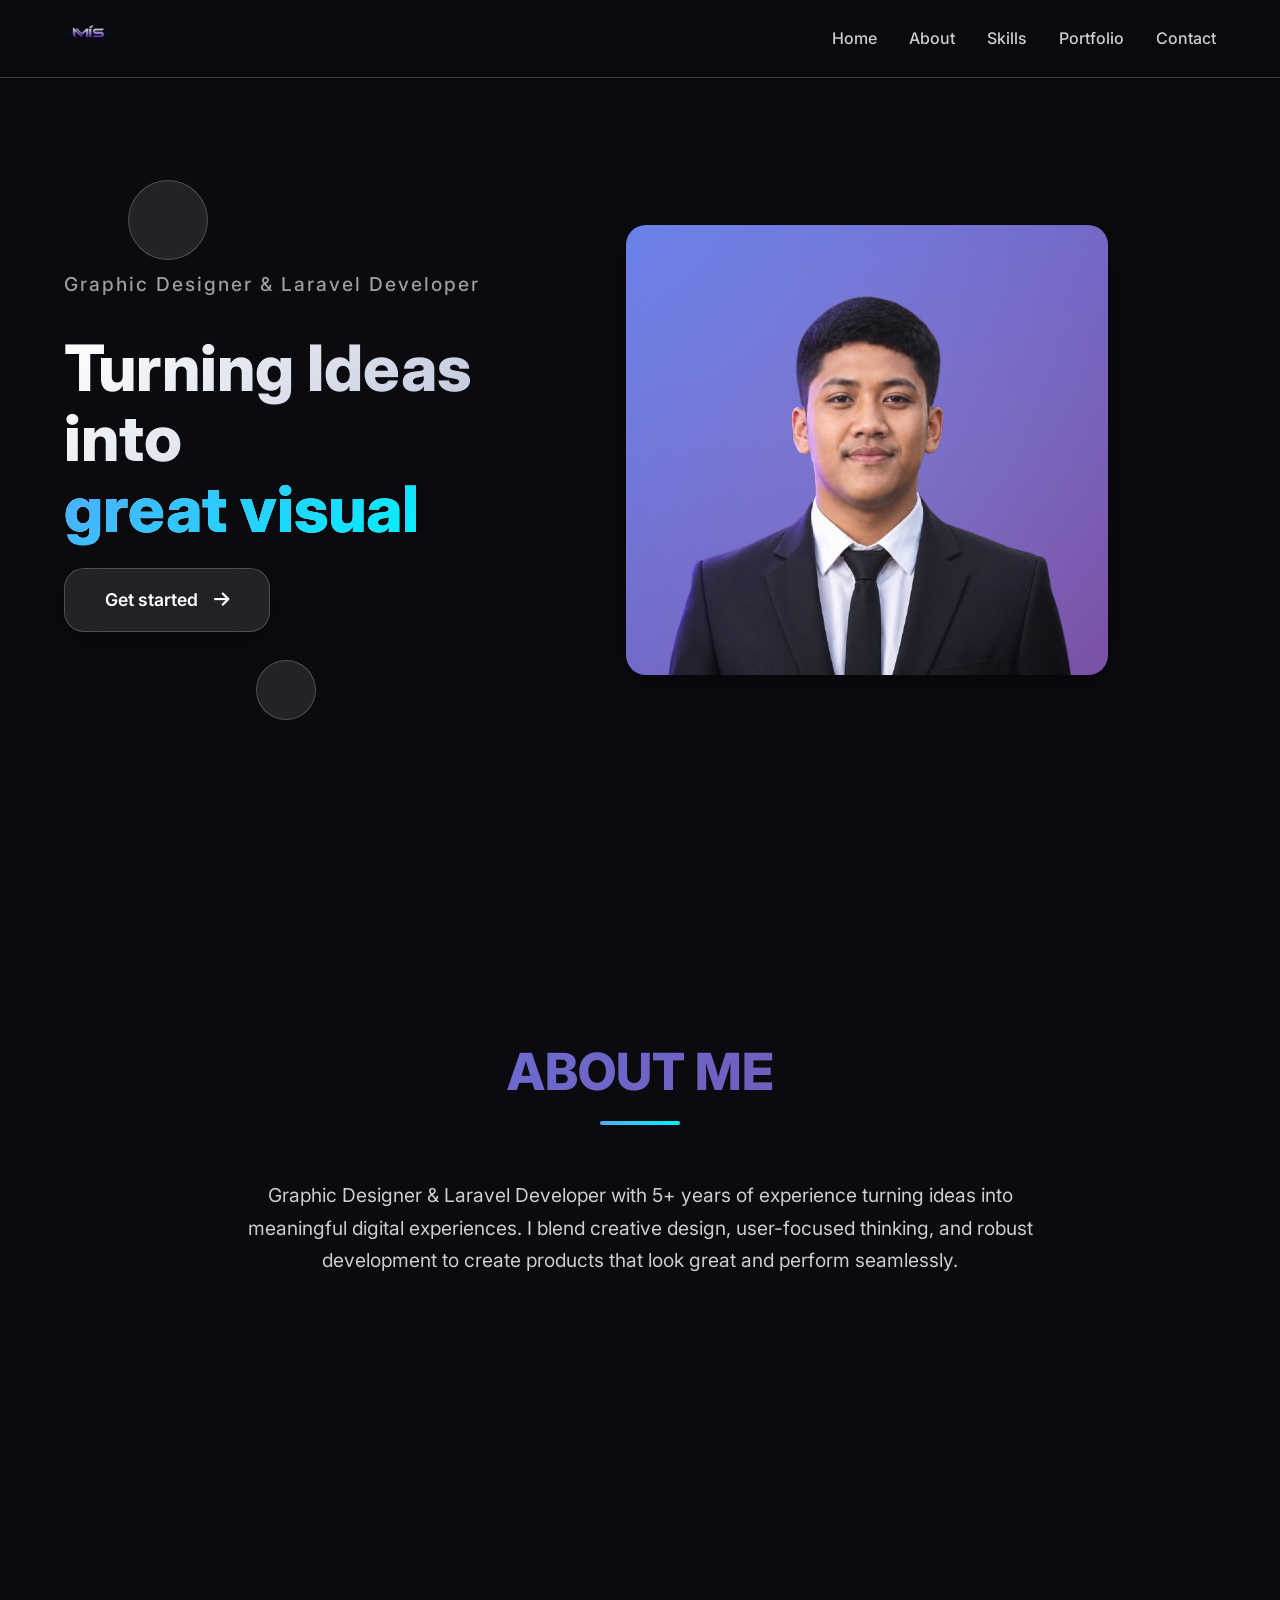
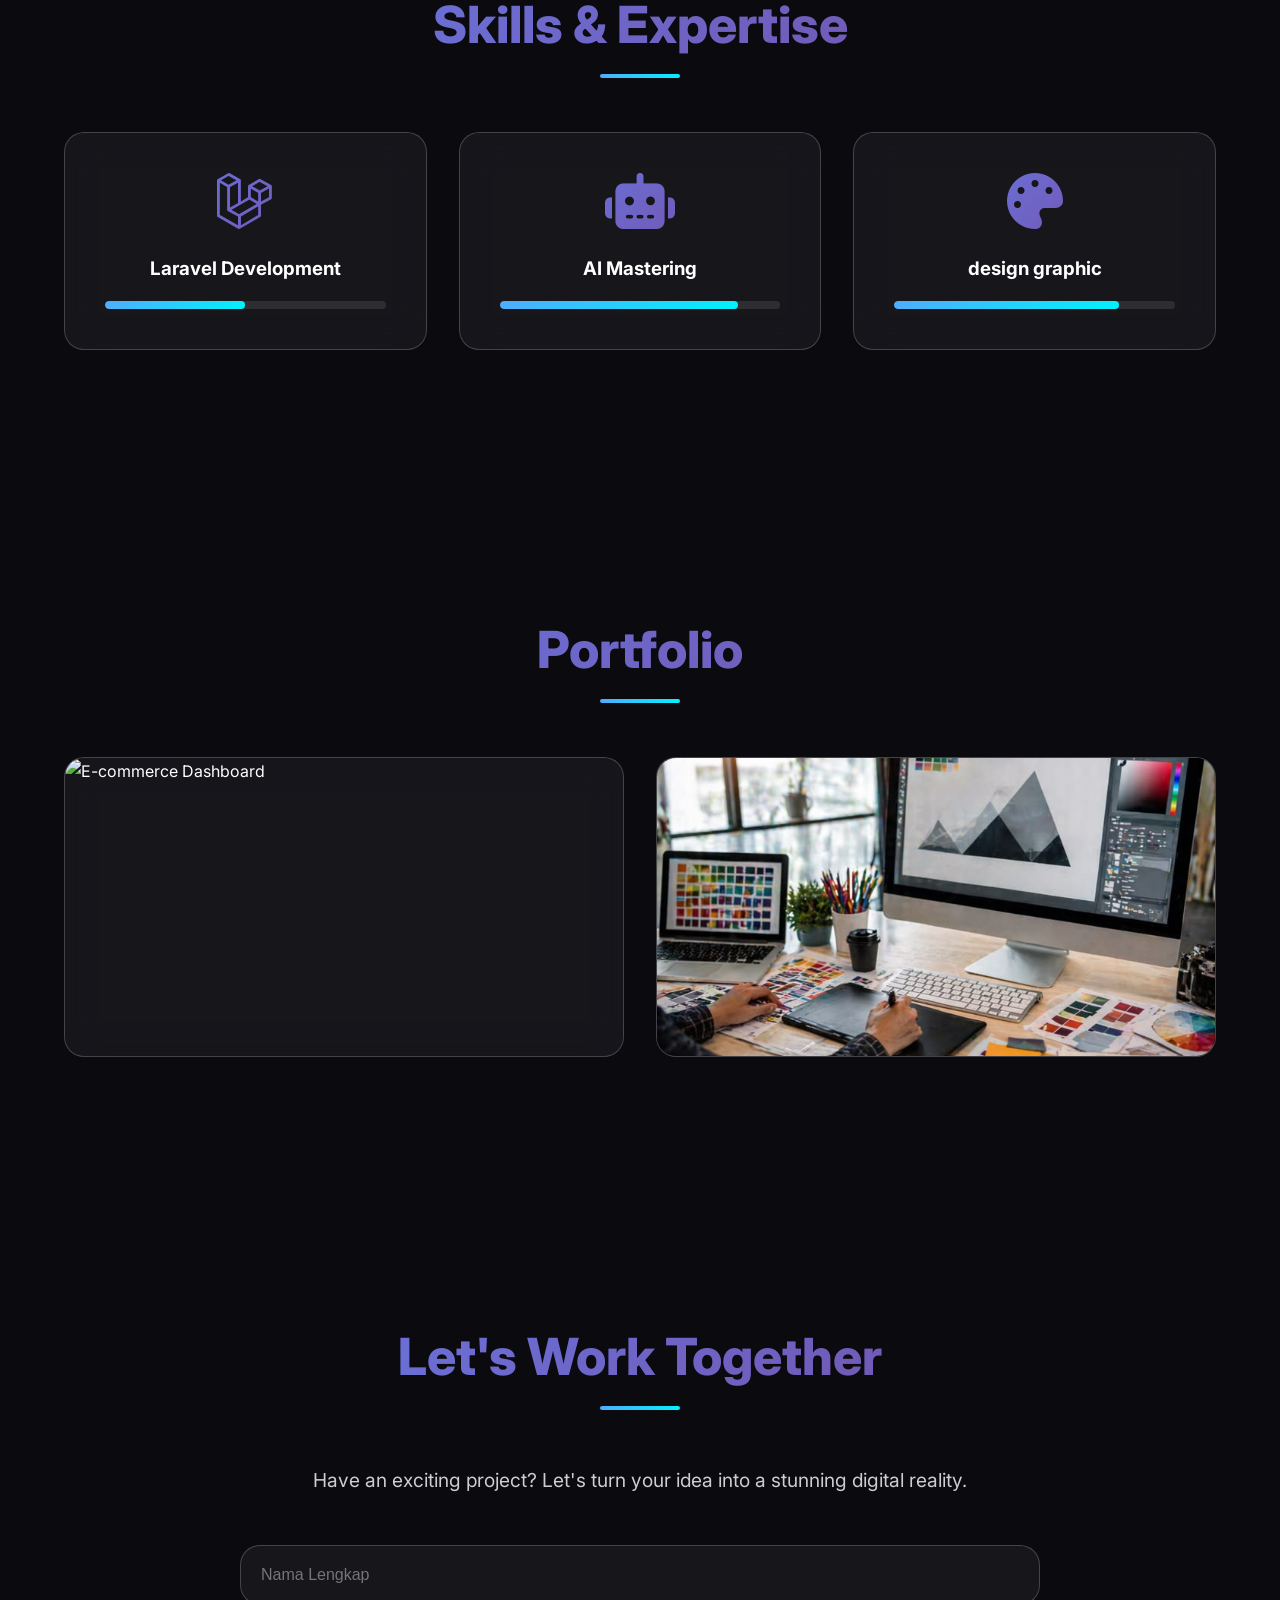
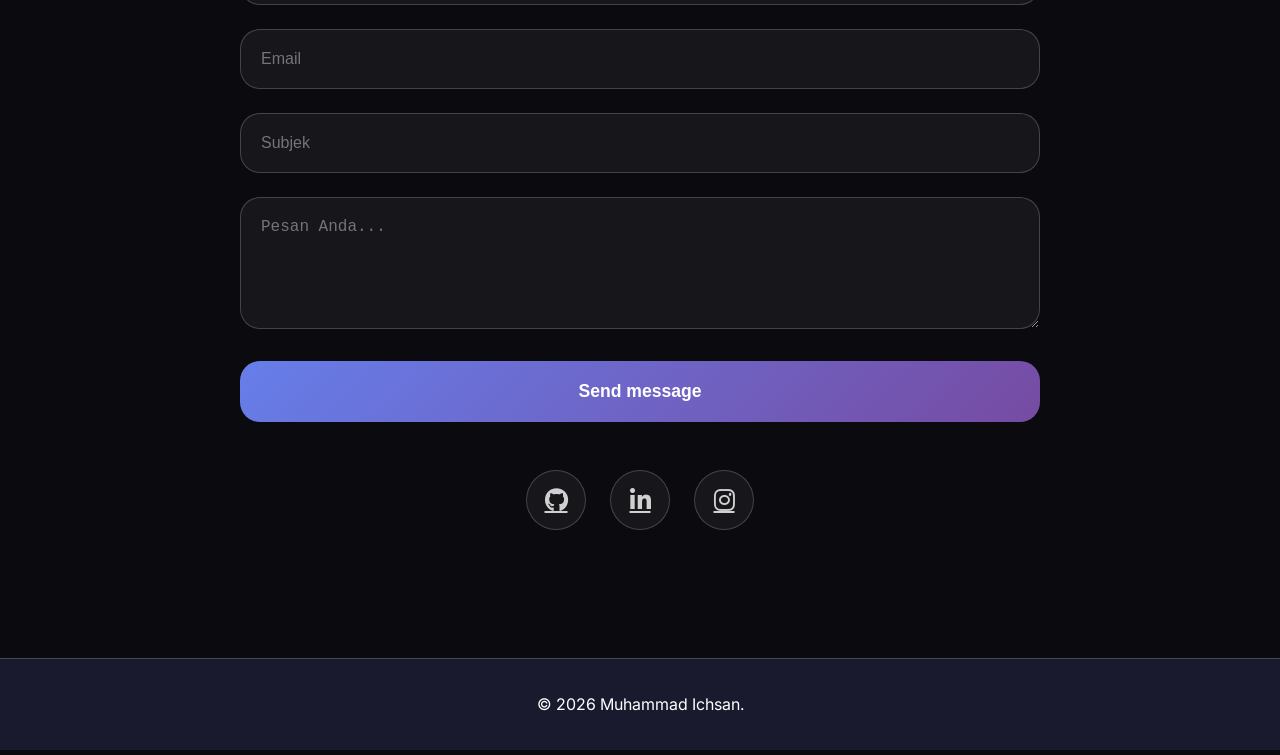
==== Portfolio Muhammad Ichsan.html @ ac7aa8a3 "first commit" ====
<!DOCTYPE html>
<html lang="id">
<head>
    <meta charset="UTF-8">
    <meta name="viewport" content="width=device-width, initial-scale=1.0">
    <meta name="description" content="Portfolio Graphic Designer & Laravel Developer - Modern, Clean, Professional">
    <title>Muhammad Ichsan - Graphic Designer & Laravel Developer</title>
    <meta name="keywords" content="graphic designer, Laravel developer, portfolio, UI/UX, web design">
    <meta name="author" content="Muhammad Ichsan">
    
    <!-- Favicon -->
    <link rel="icon" type="image/png" href="data:image/svg+xml,<svg xmlns='http://www.w3.org/2000/svg' viewBox='0 0 100 100'><text y='.9em' font-size='90'>🎨</text></svg>">
    
    <!-- Google Fonts -->
    <link href="https://fonts.googleapis.com/css2?family=Inter:wght@300;400;500;600;700;800&display=swap" rel="stylesheet">
    <link href="https://cdnjs.cloudflare.com/ajax/libs/font-awesome/6.4.0/css/all.min.css" rel="stylesheet">
    <link rel="stylesheet" href="https://cdnjs.cloudflare.com/ajax/libs/font-awesome/6.7.2/css/all.min.css">

    <!-- link css -->
    <link rel="stylesheet" href="style.css">
    
</head>
<body>
    <!-- Loading Screen -->
    <div class="loading" id="loading">
        <div class="loader"></div>
    </div>

    <!-- Navigation -->
    <nav class="navbar" id="navbar">
        <div class="nav-container">
            <div class="logo"><img src="img/logo.png" alt=""></div>
            <ul class="nav-menu" id="navMenu">
                <li><a href="#home" class="nav-link">Home</a></li>
                <li><a href="#about" class="nav-link">About</a></li>
                <li><a href="#skills" class="nav-link">Skills</a></li>
                <li><a href="#portfolio" class="nav-link">Portfolio</a></li>
                <li><a href="#contact" class="nav-link">Contact</a></li>
            </ul>
            <div class="hamburger" id="hamburger">
                <span></span>
                <span></span>
                <span></span>
            </div>
        </div>
    </nav>

    <!-- Hero Section -->
    <section id="home" class="hero">
        <div class="floating-shapes">
            <div class="shape"></div>
            <div class="shape"></div>
            <div class="shape"></div>
        </div>
        <div class="hero-content">
            <div class="hero-text reveal">
                <p class="title">Graphic Designer & Laravel Developer</p>
                <h1>Turning Ideas<br>into<br><span style="background: var(--accent-gradient); -webkit-background-clip: text; -webkit-text-fill-color: transparent; background-clip: text;">great visual</span></h1>
                <a href="#contact" class="cta-button">
                    Get started
                    <i class="fas fa-arrow-right"></i>
                </a>
            </div>
            <div class="profile-image reveal"><img src="img/reveal.png" alt=""></div>
        </div>
    </section>

    <!-- About Section -->
    <section id="about" class="section reveal">
        <h2 class="section-title">ABOUT ME</h2>
        <div class="about-content">
            <p class="about-text">
                Graphic Designer & Laravel Developer with 5+ years of experience turning ideas into meaningful digital experiences. I blend creative design, user-focused thinking, and robust development to create products that look great and perform seamlessly.
            </p>
        </div>
    </section>

    <!-- Skills Section -->
    <section id="skills" class="section">
        <h2 class="section-title">Skills & Expertise</h2>
        <div class="skills-grid">
            <div class="skill-card reveal">
                <i class="fa-brands fa-laravel skill-icon"></i>
                <h3>Laravel Development</h3>
                <div class="skill-progress">
                    <div class="progress-fill" data-width="50%"></div>
                </div>
            </div>
            <div class="skill-card reveal">
                <i class="fa-solid fa-robot skill-icon"></i>
                <h3>AI Mastering</h3>
                <div class="skill-progress">
                    <div class="progress-fill" data-width="85%"></div>
                </div>
            </div>
            <div class="skill-card reveal">
                <i class="fa-solid fa-palette skill-icon"></i>
                <h3>design graphic</h3>
                <div class="skill-progress">
                    <div class="progress-fill" data-width="80%"></div>
                </div>
            </div>
        </div>
    </section>

    <!-- Portfolio Section -->
    <section id="portfolio" class="section">
        <h2 class="section-title">Portfolio</h2>
        <div class="portfolio-grid">
            <div class="project-card reveal">
                <img src="https://images.unsplash.com/photo-1460925895917-afdab827c52f?ixlib=rb-4.0.3&auto=format&fit=crop&w=800&q=80" alt="E-commerce Dashboard" class="project-image">
                <div class="project-overlay">
                    <h3 class="project-title">Laravel project</h3>  
                    <a href="#" class="cta-button" style="background: rgba(255,255,255,0.2); border: 1px solid rgba(255,255,255,0.3);">
                        See Detail
                    </a>
                </div>
            </div>
            <div class="project-card reveal">
                <img src="img/design.jfif" alt="Portfolio Website" class="project-image">
                <div class="project-overlay">
                    <h3 class="project-title">Design project</h3>
                    <a href="#" class="cta-button" style="background: rgba(255,255,255,0.2); border: 1px solid rgba(255,255,255,0.3);">
                        See Detail
                    </a>
                </div>
            </div>
        </div>
    </section>

    <!-- Contact Section -->
    <section id="contact" class="section">
        <h2 class="section-title">Let's Work Together</h2>
        <div class="contact-content reveal">
            <p style="font-size: 1.2rem; color: var(--text-secondary); margin-bottom: 3rem;">
                Have an exciting project? Let's turn your idea into a stunning digital reality.
            </p>
            <form class="contact-form">
                <div class="form-group">
                    <input type="text" class="form-input" placeholder="Nama Lengkap" required>
                </div>
                <div class="form-group">
                    <input type="email" class="form-input" placeholder="Email" required>
                </div>
                <div class="form-group">
                    <input type="text" class="form-input" placeholder="Subjek">
                </div>
                <div class="form-group">
                    <textarea class="form-textarea" rows="5" placeholder="Pesan Anda..."></textarea>
                </div>
                <button type="submit" class="submit-btn">Send message</button>
            </form>
            <div class="social-links">
                <a href="#" class="social-link"><i class="fab fa-github"></i></a>
                <a href="#" class="social-link"><i class="fab fa-linkedin-in"></i></a>
                <a href="#" class="social-link"><i class="fab fa-instagram"></i></a>
            </div>
        </div>
    </section>

    <!-- Footer -->
    <footer class="footer">
        <p>&copy; 2026 Muhammad Ichsan. </p>
    </footer>

    <script src="main.js"></script>
</body>
</html>
---- style.css ----
:root {
    --primary-gradient: linear-gradient(135deg, #667eea 0%, #764ba2 100%);
    --secondary-gradient: linear-gradient(135deg, #f093fb 0%, #f5576c 100%);
    --accent-gradient: linear-gradient(135deg, #4facfe 0%, #00f2fe 100%);
    --glass-bg: rgba(255, 255, 255, 0.1);
    --glass-border: rgba(255, 255, 255, 0.2);
    --text-primary: #ffffff;
    --text-secondary: rgba(255, 255, 255, 0.8);
    --text-muted: rgba(255, 255, 255, 0.6);
    --bg-primary: #0a0a0f;
    --bg-secondary: #1a1a2e;
    --card-bg: rgba(255, 255, 255, 0.05);
    --shadow-light: 0 8px 32px rgba(0, 0, 0, 0.3);
    --shadow-hover: 0 20px 40px rgba(0, 0, 0, 0.4);
    --border-radius: 20px;
    --transition: all 0.4s cubic-bezier(0.175, 0.885, 0.32, 1.275);
}

* {
    margin: 0;
    padding: 0;
    box-sizing: border-box;
}

body {
    font-family: 'Inter', sans-serif;
    background: var(--bg-primary);
    color: var(--text-primary);
    line-height: 1.7;
    overflow-x: hidden;
    scroll-behavior: smooth;
}

/* Loading Screen */
.loading {
    position: fixed;
    top: 0;
    left: 0;
    width: 100%;
    height: 100%;
    background: var(--bg-primary);
    display: flex;
    align-items: center;
    justify-content: center;
    z-index: 9999;
    transition: opacity 0.5s ease;
}

.loading.hidden {
    opacity: 0;
    pointer-events: none;
}

.loader {
    width: 50px;
    height: 50px;
    border: 3px solid rgba(255, 255, 255, 0.1);
    border-top: 3px solid transparent;
    border-radius: 50%;
    animation: spin 1s linear infinite;
}

@keyframes spin {
    0% { transform: rotate(0deg); }
    100% { transform: rotate(360deg); }
}

/* Navbar */
.navbar {
    position: fixed;
    top: 0;
    width: 100%;
    padding: 0.5rem 5%;
    background: rgba(10, 10, 15, 0.95);
    backdrop-filter: blur(20px);
    border-bottom: 1px solid var(--glass-border);
    z-index: 1000;
    transition: var(--transition);
}

.navbar.scrolled {
    padding: 0.5rem 5%;
    box-shadow: var(--shadow-light);
}

.nav-container {
    max-width: 1400px;
    margin: 0 auto;
    display: flex;
    justify-content: space-between;
    align-items: center;
}

.logo {
    font-size: 1.5rem;
    font-weight: 800;
    background: var(--primary-gradient);
    -webkit-background-clip: text;
    -webkit-text-fill-color: transparent;
    background-clip: text;
}

.logo img {
    max-height: 3rem;
    width: auto
}

.nav-menu {
    display: flex;
    list-style: none;
    gap: 2rem;
}

.nav-link {
    color: var(--text-secondary);
    text-decoration: none;
    font-weight: 500;
    position: relative;
    transition: var(--transition);
}

.nav-link::after {
    content: '';
    position: absolute;
    bottom: -5px;
    left: 0;
    width: 0;
    height: 2px;
    background: var(--accent-gradient);
    transition: var(--transition);
}

.nav-link:hover::after {
    width: 100%;
}

.nav-link:hover {
    color: var(--text-primary);
    transform: translateY(-2px);
}

.hamburger {
    display: none;
    flex-direction: column;
    cursor: pointer;
    gap: 4px;
}

.hamburger span {
    width: 25px;
    height: 3px;
    background: var(--text-primary);
    transition: var(--transition);
}

/* Hero Section */
.hero {
    min-height: 100vh;
    display: flex;
    align-items: center;
    max-width: 1400px;
    margin: 0 auto;
    padding: 0 5%;
    position: relative;
    overflow: hidden;
}

.floating-shapes {
    position: absolute;
    top: 0;
    left: 0;
    width: 100%;
    height: 100%;
    pointer-events: none;
    z-index: 1;
}

.shape {
    position: absolute;
    background: var(--glass-bg);
    border: 1px solid var(--glass-border);
    border-radius: 50%;
    animation: float 6s ease-in-out infinite;
}

.shape:nth-child(1) {
    width: 80px;
    height: 80px;
    top: 20%;
    left: 10%;
    animation-delay: 0s;
}

.shape:nth-child(2) {
    width: 120px;
    height: 120px;
    top: 60%;
    right: 15%;
    animation-delay: 2s;
}

.shape:nth-child(3) {
    width: 60px;
    height: 60px;
    bottom: 20%;
    left: 20%;
    animation-delay: 4s;
}

@keyframes float {
    0%, 100% { transform: translateY(0px) rotate(0deg); }
    50% { transform: translateY(-20px) rotate(180deg); }
}

.hero-content {
    display: grid;
    grid-template-columns: 1fr 1fr;
    gap: 5rem;
    align-items: center;
    z-index: 2;
    position: relative;
}

.hero-text h1 {
    font-size: clamp(2.5rem, 5vw, 4rem);
    font-weight: 800;
    line-height: 1.1;
    margin-bottom: 1.5rem;
    background: linear-gradient(135deg, #ffffff 0%, #a8b3cf 100%);
    -webkit-background-clip: text;
    -webkit-text-fill-color: transparent;
    background-clip: text;
}

.hero-text .title {
    color: var(--text-muted);
    font-size: 1.2rem;
    font-weight: 500;
    margin-bottom: 2rem;
    letter-spacing: 2px;
}

.cta-button {
    display: inline-flex;
    align-items: center;
    gap: 1rem;
    padding: 1rem 2.5rem;
    background: var(--glass-bg);
    backdrop-filter: blur(20px);
    border: 1px solid var(--glass-border);
    border-radius: var(--border-radius);
    color: var(--text-primary);
    text-decoration: none;
    font-weight: 600;
    font-size: 1.1rem;
    position: relative;
    overflow: hidden;
    transition: var(--transition);
    box-shadow: var(--shadow-light);
}

.cta-button::before {
    content: '';
    position: absolute;
    top: 0;
    left: -100%;
    width: 100%;
    height: 100%;
    background: linear-gradient(90deg, transparent, rgba(255,255,255,0.2), transparent);
    transition: left 0.5s;
}

.cta-button:hover::before {
    left: 100%;
}

.cta-button:hover {
    transform: translateY(-5px) scale(1.05);
    box-shadow: var(--shadow-hover);
    background: rgba(255, 255, 255, 0.15);
}

.profile-image {
    width: 100%;
    height: 450px;
    background: var(--primary-gradient);
    border-radius: var(--border-radius);
    position: relative;
    overflow: hidden;
    box-shadow: var(--shadow-light);
    transition: var(--transition);
}

.profile-image::before {
    content: '';
    position: absolute;
    top: -50%;
    left: -50%;
    width: 200%;
    height: 200%;
    background: radial-gradient(circle, rgba(255,255,255,0.1) 0%, transparent 70%);
    animation: rotate 20s linear infinite;
}

@keyframes rotate {
    0% { transform: rotate(0deg); }
    100% { transform: rotate(360deg); }
}

.profile-image:hover {
    transform: scale(1.05) rotate(2deg);
    box-shadow: var(--shadow-hover);
}

/* Sections */
.section {
    padding: 8rem 5%;
    max-width: 1400px;
    margin: 0 auto;
}

.section-title {
    font-size: clamp(2rem, 4vw, 3.5rem);
    font-weight: 800;
    text-align: center;
    margin-bottom: 4rem;
    background: var(--primary-gradient);
    -webkit-background-clip: text;
    -webkit-text-fill-color: transparent;
    background-clip: text;
    position: relative;
}

.section-title::after {
    content: '';
    position: absolute;
    bottom: -10px;
    left: 50%;
    transform: translateX(-50%);
    width: 80px;
    height: 4px;
    background: var(--accent-gradient);
    border-radius: 2px;
}

/* About Section */
.about-content {
    max-width: 800px;
    margin: 0 auto;
    text-align: center;
}

.about-text {
    font-size: 1.2rem;
    color: var(--text-secondary);
    margin-bottom: 3rem;
}

/* Skills Section */
.skills-grid {
    display: grid;
    grid-template-columns: repeat(auto-fit, minmax(300px, 1fr));
    gap: 2rem;
}

.skill-card {
    background: var(--card-bg);
    backdrop-filter: blur(20px);
    border: 1px solid var(--glass-border);
    border-radius: var(--border-radius);
    padding: 2.5rem;
    text-align: center;
    transition: var(--transition);
    position: relative;
    overflow: hidden;
}

.skill-card::before {
    content: '';
    position: absolute;
    top: 0;
    left: 0;
    right: 0;
    height: 4px;
    background: var(--primary-gradient);
    transform: scaleX(0);
    transition: transform 0.6s ease;
}

.skill-card:hover::before {
    transform: scaleX(1);
}

.skill-card:hover {
    transform: translateY(-10px);
    box-shadow: var(--shadow-hover);
}

.skill-icon {
    font-size: 3.5rem;
    margin-bottom: 1.5rem;
    background: var(--primary-gradient);
    -webkit-background-clip: text;
    -webkit-text-fill-color: transparent;
    background-clip: text;
    display: block;
}

.skill-progress {
    height: 8px;
    background: rgba(255, 255, 255, 0.1);
    border-radius: 4px;
    overflow: hidden;
    margin-top: 1rem;
}

.progress-fill {
    height: 100%;
    background: var(--accent-gradient);
    border-radius: 4px;
    width: 0%;
    transition: width 2s ease;
}

/* Portfolio Section */
.portfolio-grid {
    display: grid;
    grid-template-columns: repeat(auto-fit, minmax(400px, 1fr));
    gap: 2rem;
}

.project-card {
    position: relative;
    border-radius: var(--border-radius);
    overflow: hidden;
    background: var(--card-bg);
    backdrop-filter: blur(20px);
    border: 1px solid var(--glass-border);
    transition: var(--transition);
    height: 300px;
}

.project-card:hover {
    transform: translateY(-15px) scale(1.02);
    box-shadow: var(--shadow-hover);
}

.project-image {
    width: 100%;
    height: 100%;
    object-fit: cover;
    transition: var(--transition);
}

.project-overlay {
    position: absolute;
    top: 0;
    left: 0;
    right: 0;
    bottom: 0;
    background: linear-gradient(135deg, rgba(102, 126, 234, 0.9), rgba(118, 75, 162, 0.9));
    display: flex;
    flex-direction: column;
    justify-content: center;
    align-items: center;
    opacity: 0;
    transition: var(--transition);
}

.project-card:hover .project-overlay {
    opacity: 1;
}

.project-card:hover .project-image {
    transform: scale(1.1);
}

.project-title {
    font-size: 1.5rem;
    font-weight: 700;
    margin-bottom: 1rem;
}

.project-tech {
    display: flex;
    gap: 0.5rem;
    margin-bottom: 1.5rem;
}

.tech-tag {
    padding: 0.25rem 0.75rem;
    background: rgba(255, 255, 255, 0.2);
    border-radius: 20px;
    font-size: 0.8rem;
    font-weight: 500;
}

/* Contact Section */
.contact-content {
    max-width: 800px;
    margin: 0 auto;
    text-align: center;
}

.contact-form {
    display: grid;
    gap: 1.5rem;
    margin-top: 3rem;
}

.form-group {
    position: relative;
}

.form-input, .form-textarea {
    width: 100%;
    padding: 1.25rem;
    background: var(--card-bg);
    border: 1px solid var(--glass-border);
    border-radius: var(--border-radius);
    color: var(--text-primary);
    font-size: 1rem;
    transition: var(--transition);
}

.form-input:focus, .form-textarea:focus {
    outline: none;
    border-color: #667eea;
    box-shadow: 0 0 0 3px rgba(102, 126, 234, 0.1);
}

.submit-btn {
    padding: 1.25rem;
    background: var(--primary-gradient);
    border: none;
    border-radius: var(--border-radius);
    color: white;
    font-size: 1.1rem;
    font-weight: 600;
    cursor: pointer;
    transition: var(--transition);
    position: relative;
    overflow: hidden;
}

.submit-btn:hover {
    transform: translateY(-3px);
    box-shadow: var(--shadow-hover);
}

.social-links {
    display: flex;
    justify-content: center;
    gap: 1.5rem;
    margin-top: 3rem;
}

.social-link {
    width: 60px;
    height: 60px;
    background: var(--card-bg);
    border: 1px solid var(--glass-border);
    border-radius: 50%;
    display: flex;
    align-items: center;
    justify-content: center;
    color: var(--text-secondary);
    font-size: 1.5rem;
    transition: var(--transition);
}

.social-link:hover {
    color: var(--text-primary);
    transform: translateY(-8px) scale(1.1);
    background: var(--primary-gradient);
    box-shadow: var(--shadow-hover);
}

/* Footer */
.footer {
    background: var(--bg-secondary);
    text-align: center;
    padding: 2rem;
    border-top: 1px solid var(--glass-border);
}

/* Responsive */
@media (max-width: 768px) {
    .hamburger {
        display: flex;
    }

    .nav-menu {
        position: fixed;
        top: 100%;
        left: 0;
        width: 100%;
        background: rgba(10, 10, 15, 0.98);
        backdrop-filter: blur(20px);
        flex-direction: column;
        padding: 2rem;
        transform: translateY(-100%);
        opacity: 0;
        visibility: hidden;
        transition: var(--transition);
    }

    .nav-menu.active {
        transform: translateY(0);
        opacity: 1;
        visibility: visible;
    }

    .hero-content {
        grid-template-columns: 1fr;
        gap: 3rem;
        text-align: center;
    }

    .portfolio-grid {
        grid-template-columns: 1fr;
    }

    .skills-grid {
        grid-template-columns: 1fr;
    }

    .section {
        padding: 4rem 5%;
    }
}

/* Scroll Reveal Animation */
.reveal {
    opacity: 0;
    transform: translateY(50px);
    transition: var(--transition);
}

.reveal.active {
    opacity: 1;
    transform: translateY(0);
}

/* Custom Scrollbar */
::-webkit-scrollbar {
    width: 8px;
}

::-webkit-scrollbar-track {
    background: var(--bg-secondary);
}

::-webkit-scrollbar-thumb {
    background: var(--glass-bg);
    border-radius: 4px;
}

::-webkit-scrollbar-thumb:hover {
    background: rgba(255, 255, 255, 0.2);
}
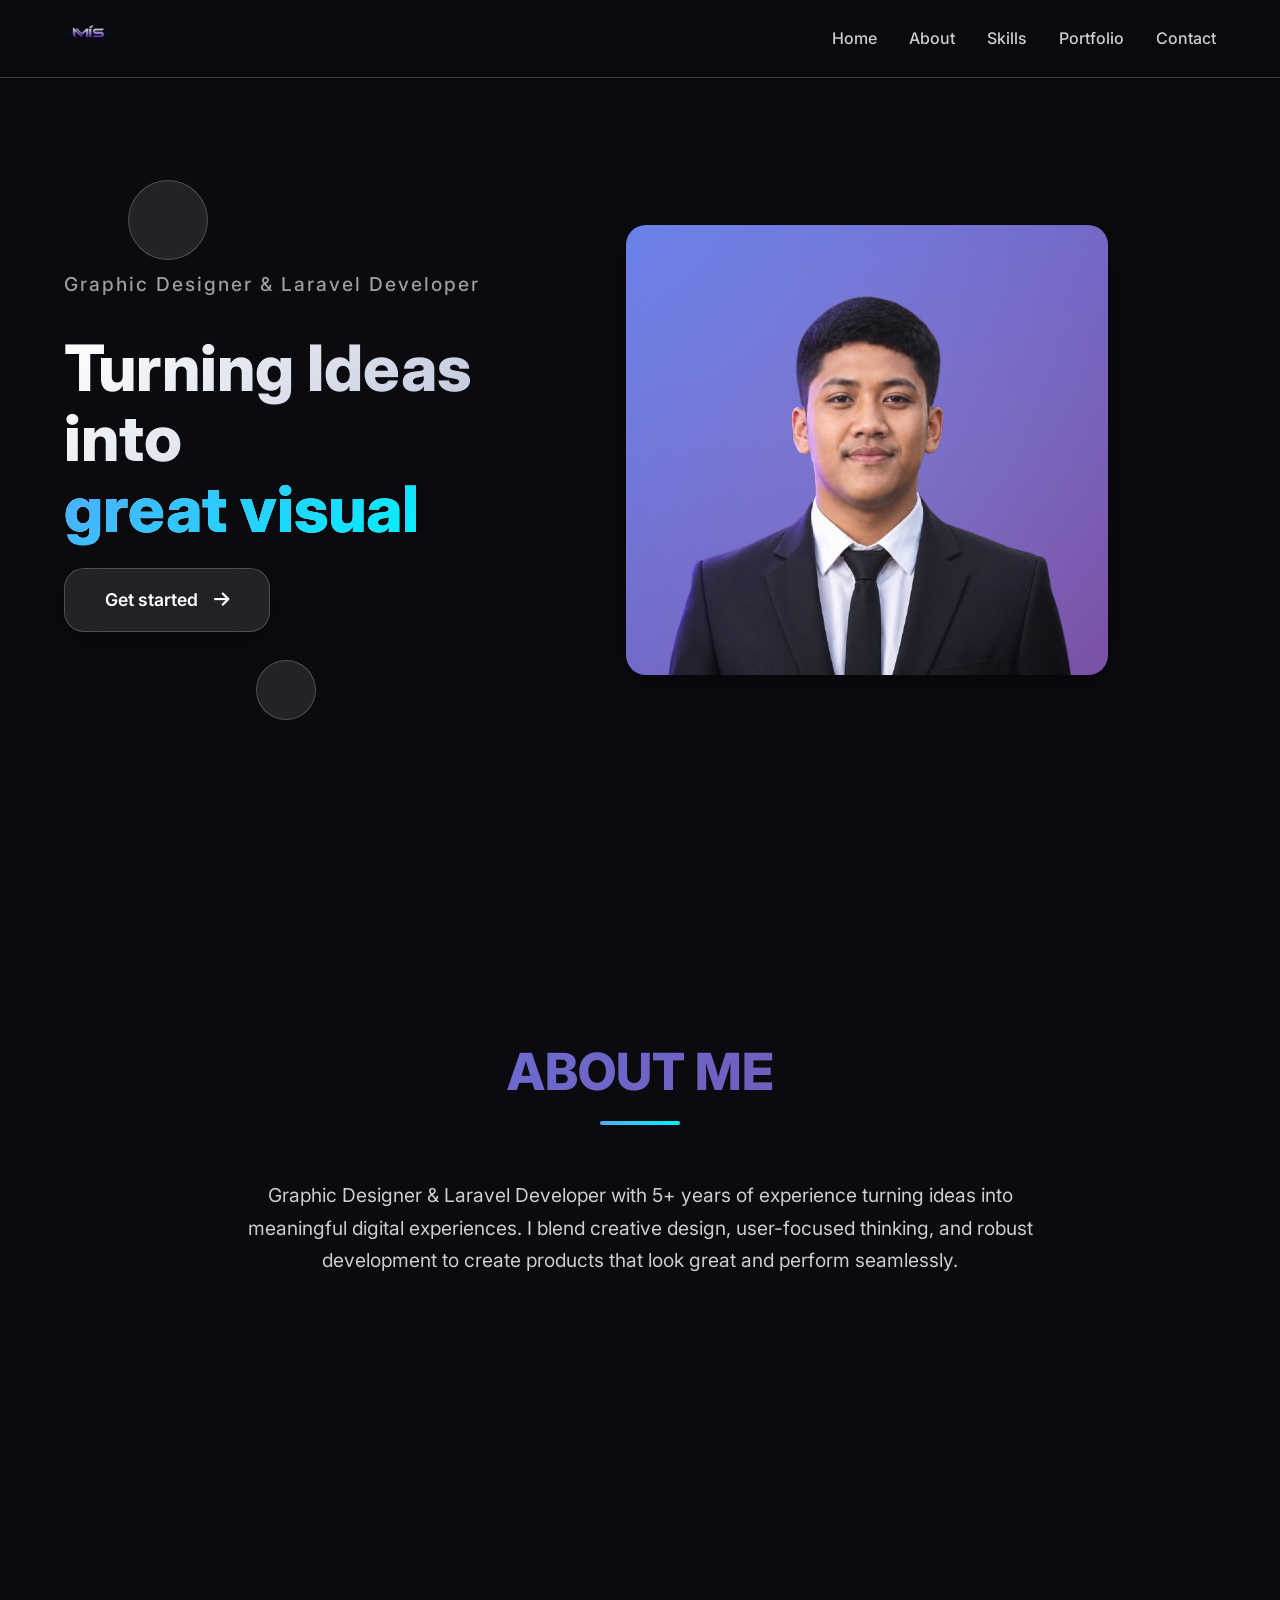
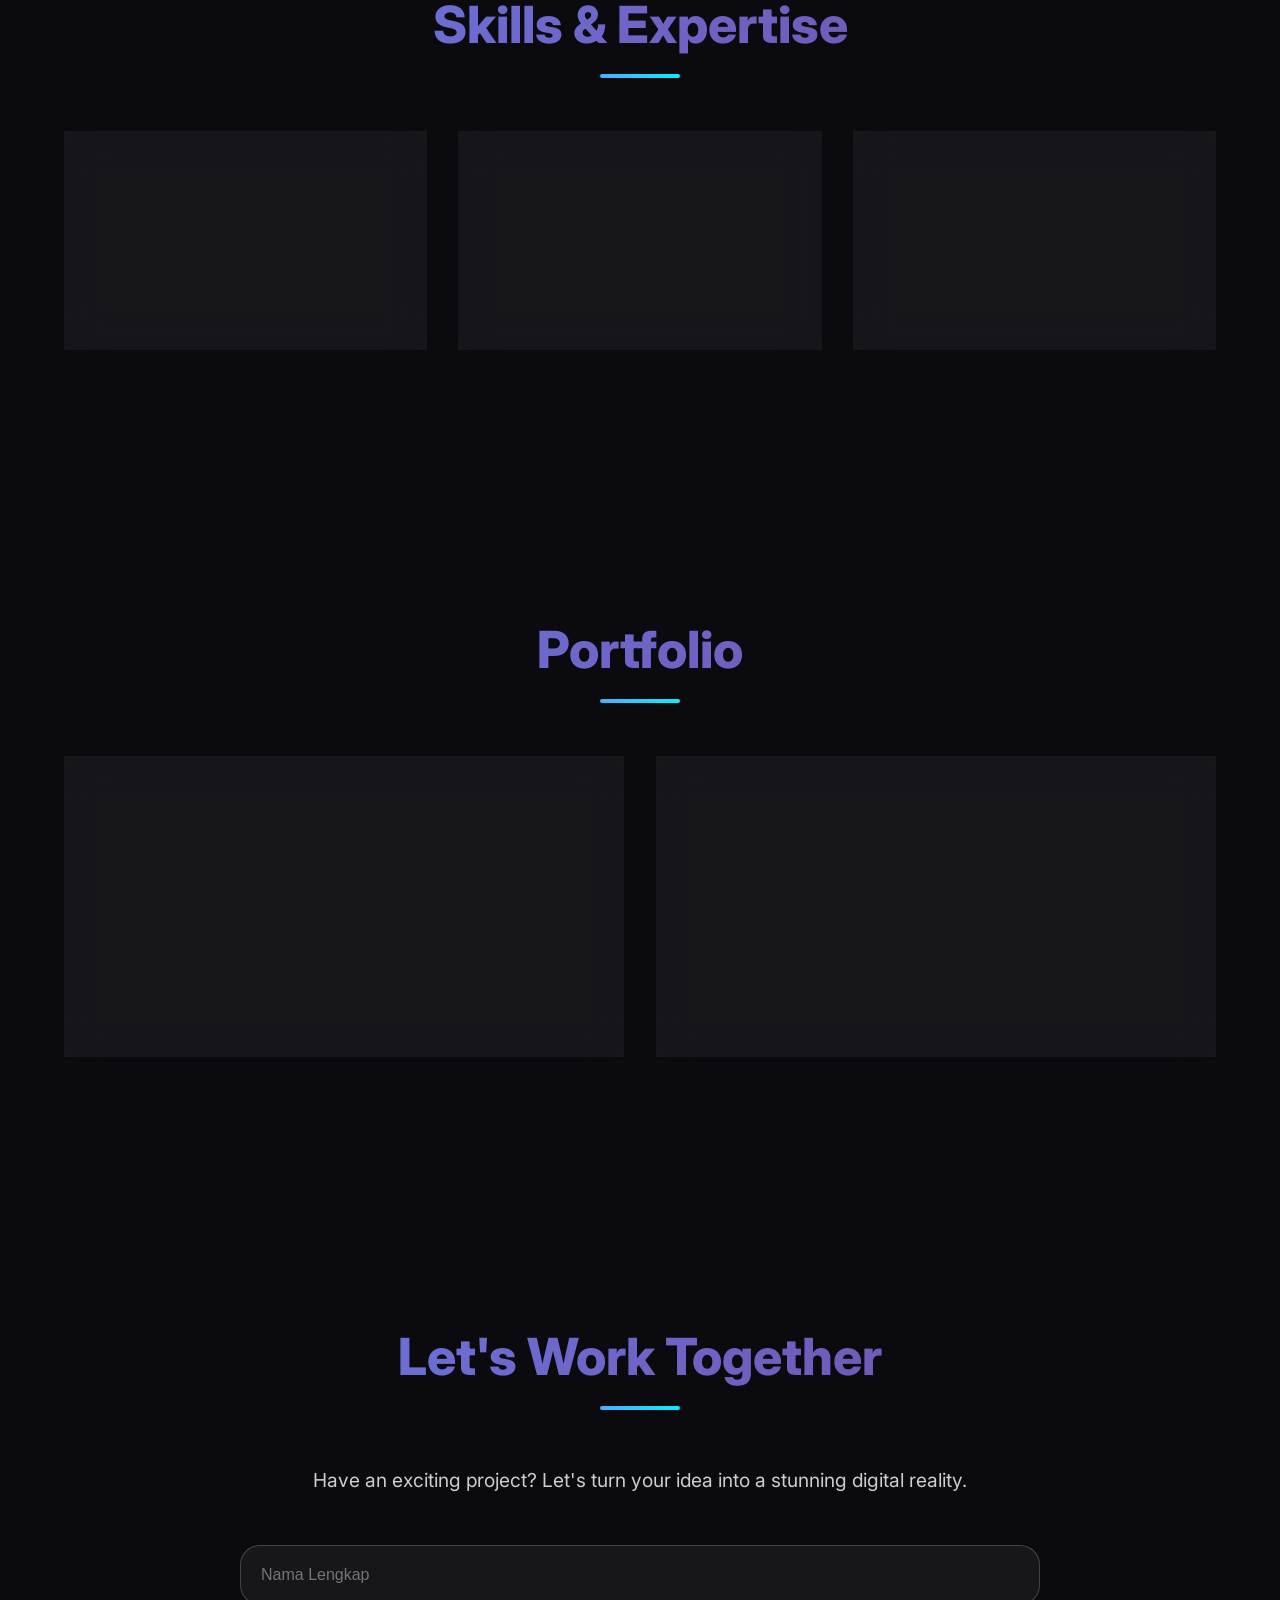
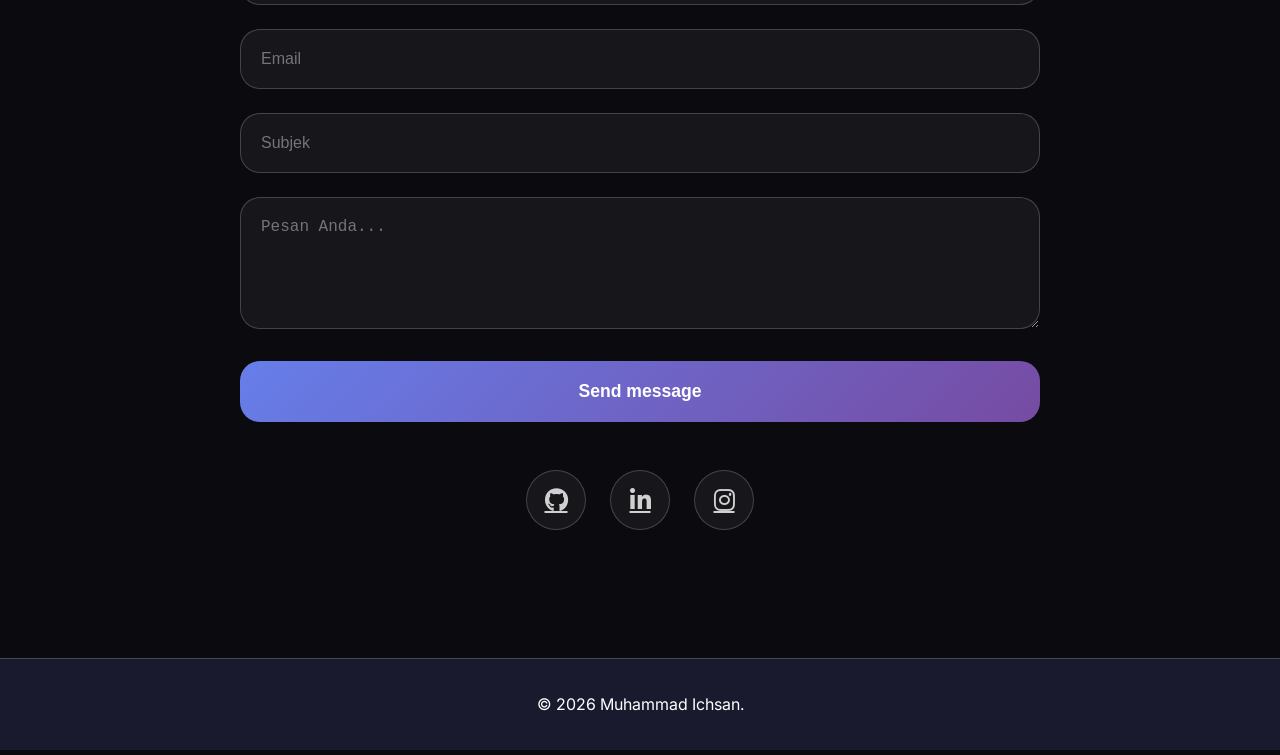
==== commit e20196fa: "Update Portfolio Muhammad Ichsan.html" ====
--- a/Portfolio Muhammad Ichsan.html
+++ b/Portfolio Muhammad Ichsan.html
@@ -112,7 +112,7 @@
                 <div class="project-overlay">
                     <h3 class="project-title">Laravel project</h3>  
                     <a href="#" class="cta-button" style="background: rgba(255,255,255,0.2); border: 1px solid rgba(255,255,255,0.3);">
-                        See Detail
+                        Coming soon
                     </a>
                 </div>
             </div>
@@ -120,7 +120,7 @@
                 <img src="img/design.jfif" alt="Portfolio Website" class="project-image">
                 <div class="project-overlay">
                     <h3 class="project-title">Design project</h3>
-                    <a href="#" class="cta-button" style="background: rgba(255,255,255,0.2); border: 1px solid rgba(255,255,255,0.3);">
+                    <a href="design_projek.html" class="cta-button" style="background: rgba(255,255,255,0.2); border: 1px solid rgba(255,255,255,0.3);">
                         See Detail
                     </a>
                 </div>
@@ -165,4 +165,4 @@
 
     <script src="main.js"></script>
 </body>
-</html>+</html>
